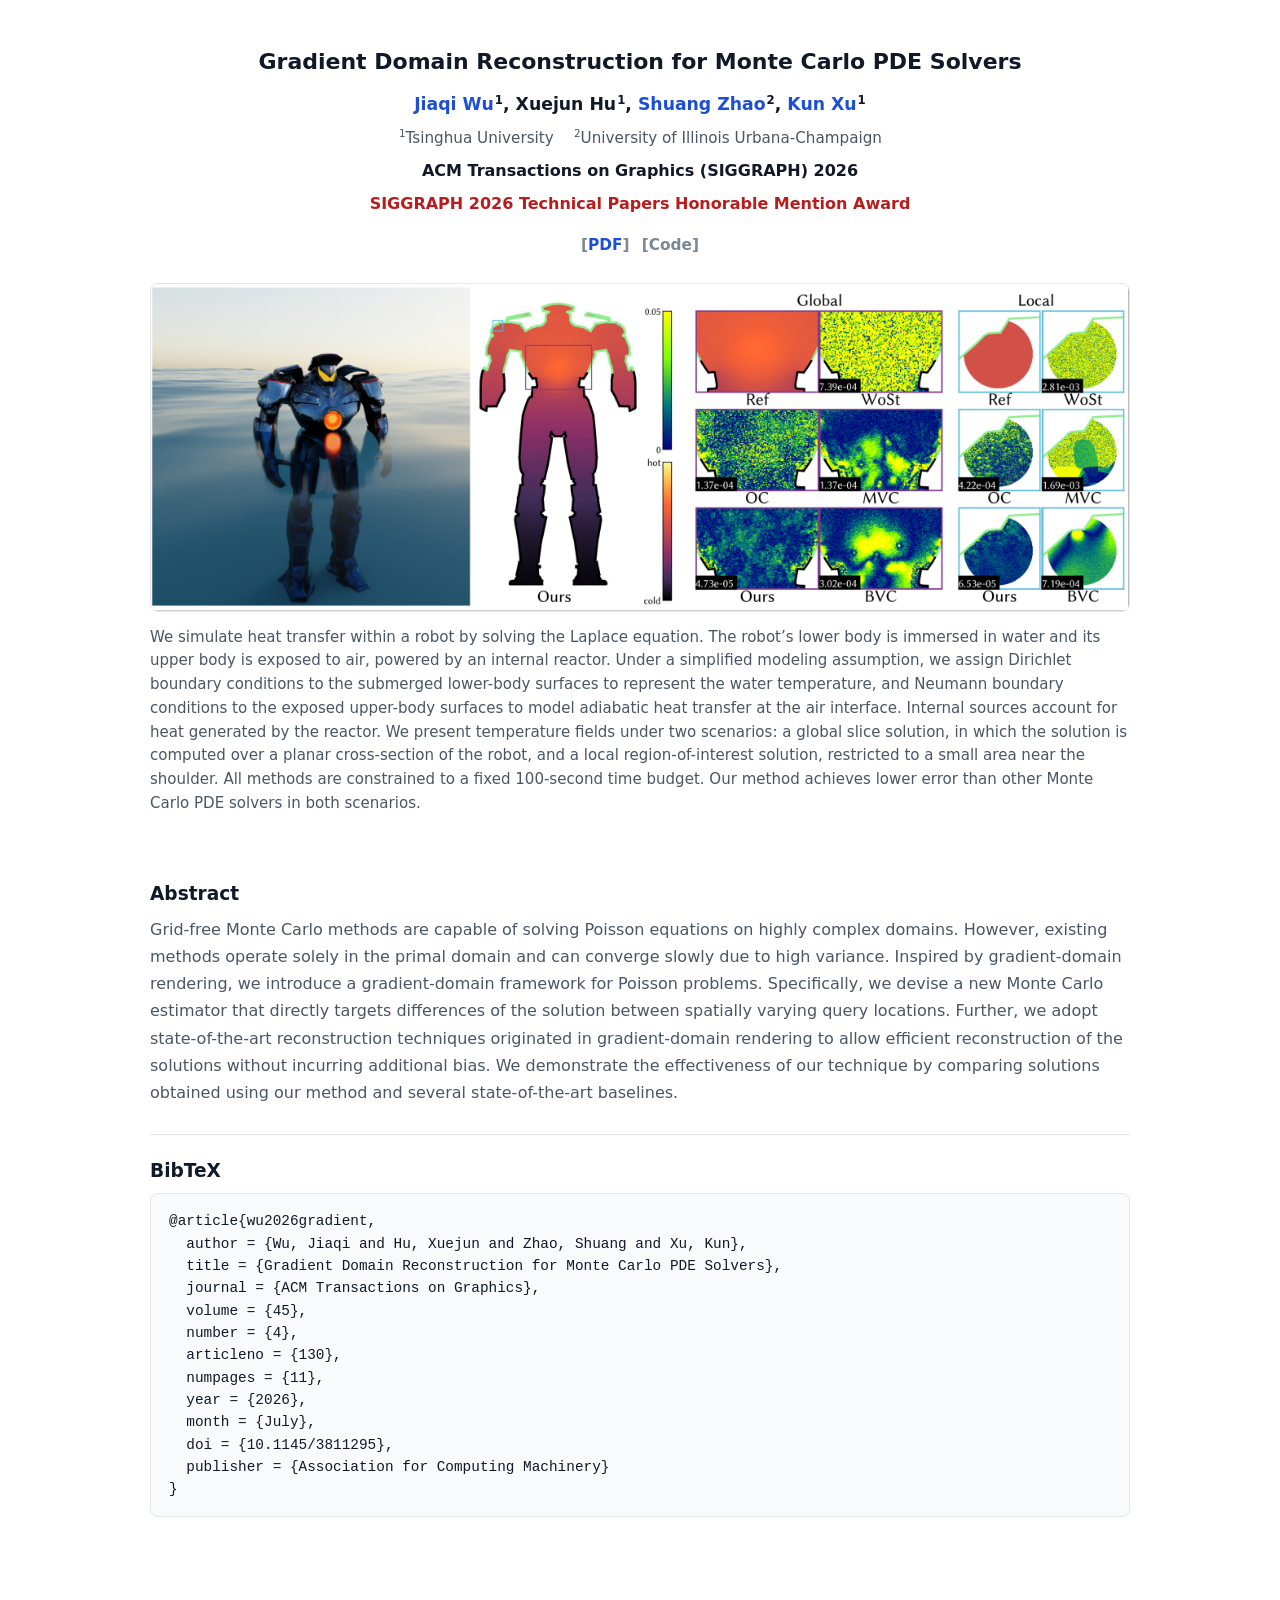
==== GDMCPDE.html @ 411ee0ff "add project page" ====
<!doctype html>
<html lang="en">
  <head>
    <meta charset="utf-8">
    <meta name="viewport" content="width=device-width, initial-scale=1">
    <meta
      name="description"
      content="Project page for Gradient Domain Reconstruction for Monte Carlo PDE Solvers, a SIGGRAPH 2026 paper by Jiaqi Wu, Xuejun Hu, Shuang Zhao, and Kun Xu."
    >
    <meta name="robots" content="index, follow">
    <meta name="author" content="Jiaqi Wu">
    <meta
      name="keywords"
      content="Gradient Domain Reconstruction for Monte Carlo PDE Solvers, Monte Carlo PDE solvers, Walk on Spheres, gradient-domain reconstruction, SIGGRAPH 2026, ACM TOG"
    >
    <link rel="canonical" href="https://jiaoplusjuan.github.io/jiaqiwu-tsinghua.github.io/GDMCPDE.html">
    <meta property="og:type" content="article">
    <meta property="og:title" content="Gradient Domain Reconstruction for Monte Carlo PDE Solvers">
    <meta
      property="og:description"
      content="A gradient-domain framework for grid-free Monte Carlo Poisson solvers, published in ACM Transactions on Graphics (SIGGRAPH) 2026."
    >
    <meta property="og:url" content="https://jiaoplusjuan.github.io/jiaqiwu-tsinghua.github.io/GDMCPDE.html">
    <meta property="og:image" content="https://jiaoplusjuan.github.io/jiaqiwu-tsinghua.github.io/assets/sig2026teaser.jpg">
    <title>Gradient Domain Reconstruction for Monte Carlo PDE Solvers</title>
    <script type="application/ld+json">
      {
        "@context": "https://schema.org",
        "@type": "ScholarlyArticle",
        "mainEntityOfPage": "https://jiaoplusjuan.github.io/jiaqiwu-tsinghua.github.io/GDMCPDE.html",
        "name": "Gradient Domain Reconstruction for Monte Carlo PDE Solvers",
        "headline": "Gradient Domain Reconstruction for Monte Carlo PDE Solvers",
        "abstract": "Grid-free Monte Carlo methods are capable of solving Poisson equations on highly complex domains. However, existing methods operate solely in the primal domain and can converge slowly due to high variance. Inspired by gradient-domain rendering, we introduce a gradient-domain framework for Poisson problems.",
        "author": [
          {
            "@type": "Person",
            "name": "Jiaqi Wu",
            "url": "https://jiaoplusjuan.github.io"
          },
          {
            "@type": "Person",
            "name": "Xuejun Hu"
          },
          {
            "@type": "Person",
            "name": "Shuang Zhao",
            "url": "https://shuangz.com"
          },
          {
            "@type": "Person",
            "name": "Kun Xu",
            "url": "https://cg.cs.tsinghua.edu.cn/people/~kun/"
          }
        ],
        "datePublished": "2026-07",
        "publisher": {
          "@type": "Organization",
          "name": "ACM"
        },
        "isPartOf": "ACM Transactions on Graphics (SIGGRAPH) 2026",
        "volumeNumber": "45",
        "issueNumber": "4",
        "pagination": "Article 130",
        "identifier": "https://doi.org/10.1145/3811295",
        "sameAs": [
          "https://doi.org/10.1145/3811295"
        ],
        "image": "https://jiaoplusjuan.github.io/jiaqiwu-tsinghua.github.io/assets/sig2026teaser.jpg",
        "encoding": {
          "@type": "MediaObject",
          "contentUrl": "https://jiaoplusjuan.github.io/jiaqiwu-tsinghua.github.io/paper/Gradient-Domain-Reconstruction-for-Monte-Carlo-PDE-Solvers.pdf",
          "encodingFormat": "application/pdf"
        }
      }
    </script>
    <link rel="stylesheet" href="styles.css?v=20260520-3">
  </head>
  <body>
    <main class="project-page">
      <header class="project-hero">
        <h1>Gradient Domain Reconstruction for Monte Carlo PDE Solvers</h1>
        <p class="project-authors">
          <a href="https://jiaoplusjuan.github.io">Jiaqi Wu</a><sup>1</sup>,
          Xuejun Hu<sup>1</sup>,
          <a href="https://shuangz.com">Shuang Zhao</a><sup>2</sup>,
          <a href="https://cg.cs.tsinghua.edu.cn/people/~kun/">Kun Xu</a><sup>1</sup>
        </p>
        <p class="project-affiliations">
          <sup>1</sup>Tsinghua University &nbsp;&nbsp; <sup>2</sup>University of Illinois Urbana-Champaign
        </p>
        <p class="project-venue">ACM Transactions on Graphics (SIGGRAPH) 2026</p>
        <p class="project-award">SIGGRAPH 2026 Technical Papers Honorable Mention Award</p>
        <div class="project-links" aria-label="Project links">
          <a href="paper/Gradient-Domain-Reconstruction-for-Monte-Carlo-PDE-Solvers.pdf">PDF</a>
          <span class="project-link-disabled" aria-disabled="true">Code</span>
        </div>
      </header>

      <figure class="project-teaser">
        <a class="project-teaser-link" href="assets/sig2026teaser.pdf" aria-label="Open teaser PDF">
          <img
            src="assets/sig2026teaser.jpg"
            alt="Teaser comparison of heat-transfer reconstruction on a robot model"
            loading="eager"
            decoding="async"
          >
        </a>
        <figcaption>
          We simulate heat transfer within a robot by solving the Laplace equation. The robot&rsquo;s lower body is immersed in water and its upper body is exposed to air, powered by an internal reactor. Under a simplified modeling assumption, we assign Dirichlet boundary conditions to the submerged lower-body surfaces to represent the water temperature, and Neumann boundary conditions to the exposed upper-body surfaces to model adiabatic heat transfer at the air interface. Internal sources account for heat generated by the reactor. We present temperature fields under two scenarios: a global slice solution, in which the solution is computed over a planar cross-section of the robot, and a local region-of-interest solution, restricted to a small area near the shoulder. All methods are constrained to a fixed 100-second time budget. Our method achieves lower error than other Monte Carlo PDE solvers in both scenarios.
        </figcaption>
      </figure>

      <section class="project-section" aria-labelledby="abstract-title">
        <h2 id="abstract-title">Abstract</h2>
        <div class="project-copy">
          <p>
            Grid-free Monte Carlo methods are capable of solving Poisson equations on highly complex domains. However, existing methods operate solely in the primal domain and can converge slowly due to high variance. Inspired by gradient-domain rendering, we introduce a gradient-domain framework for Poisson problems. Specifically, we devise a new Monte Carlo estimator that directly targets differences of the solution between spatially varying query locations. Further, we adopt state-of-the-art reconstruction techniques originated in gradient-domain rendering to allow efficient reconstruction of the solutions without incurring additional bias. We demonstrate the effectiveness of our technique by comparing solutions obtained using our method and several state-of-the-art baselines.
          </p>
        </div>
      </section>

      <section class="project-section" id="bibtex" aria-labelledby="bibtex-title">
        <h2 id="bibtex-title">BibTeX</h2>
        <div class="project-copy">
          <pre class="bibtex-block"><code>@article{wu2026gradient,
  author = {Wu, Jiaqi and Hu, Xuejun and Zhao, Shuang and Xu, Kun},
  title = {Gradient Domain Reconstruction for Monte Carlo PDE Solvers},
  journal = {ACM Transactions on Graphics},
  volume = {45},
  number = {4},
  articleno = {130},
  numpages = {11},
  year = {2026},
  month = {July},
  doi = {10.1145/3811295},
  publisher = {Association for Computing Machinery}
}</code></pre>
        </div>
      </section>
    </main>
  </body>
</html>
---- styles.css ----
:root {
  color-scheme: light;
  --bg: #ffffff;
  --paper: #ffffff;
  --ink: #111827;
  --muted: #4b5563;
  --faint: #7b8794;
  --soft: #f8fafc;
  --line: #e5e7eb;
  --accent: #1d4ed8;
  --accent-dark: #1e3a8a;
  --accent-soft: #eff6ff;
  --max-width: 1040px;
}

* {
  box-sizing: border-box;
}

html {
  scroll-behavior: smooth;
}

body {
  margin: 0;
  min-width: 320px;
  background: var(--bg);
  color: var(--ink);
  font-family: ui-sans-serif, system-ui, -apple-system, BlinkMacSystemFont, "Segoe UI", sans-serif;
  font-size: 16px;
  line-height: 1.62;
  -webkit-font-smoothing: antialiased;
  text-rendering: optimizeLegibility;
}

a {
  color: var(--accent);
  text-decoration: none;
}

a:hover {
  color: var(--accent-dark);
  text-decoration: underline;
  text-underline-offset: 0.18em;
}

.page {
  width: min(var(--max-width), calc(100% - 44px));
  margin: 0 auto;
  padding: 48px 0 76px;
}

.site-header {
  display: grid;
  grid-template-columns: minmax(0, 1fr) 220px;
  gap: 44px;
  align-items: center;
  padding: 24px 0 42px;
}

.kicker {
  margin: 0 0 8px;
  color: var(--accent);
  font-size: 0.8rem;
  font-weight: 800;
  letter-spacing: 0;
  text-transform: uppercase;
}

.intro h1 {
  margin: 0 0 4px;
  color: var(--ink);
  font-size: clamp(2rem, 4vw, 2.75rem);
  font-weight: 800;
  line-height: 1.06;
  letter-spacing: 0;
}

.name-cn {
  margin: 4px 0 10px;
  color: var(--muted);
  font-size: 1.08rem;
}

.role {
  margin: 0 0 18px;
  color: var(--ink);
  font-weight: 700;
}

.intro p:not(.kicker):not(.name-cn):not(.role) {
  max-width: 720px;
  margin: 0 0 16px;
  color: var(--muted);
  font-size: 1.02rem;
}

.portrait {
  justify-self: end;
  width: 220px;
  aspect-ratio: 1;
  object-fit: cover;
  border: 1px solid var(--line);
  border-radius: 10px;
  background: #fff;
  box-shadow: 0 14px 34px rgba(17, 24, 39, 0.08);
}

.profile-links {
  display: flex;
  flex-wrap: wrap;
  gap: 10px 14px;
  margin-top: 18px;
}

.profile-links a {
  color: var(--accent);
  font-size: 0.95rem;
  font-weight: 700;
}

.section {
  display: block;
  padding: 34px 0;
  border-top: 1px solid var(--line);
}

.section:last-child {
  border-bottom: 0;
}

.section-title {
  margin-bottom: 22px;
}

h2 {
  margin: 0;
  color: var(--ink);
  font-size: clamp(1.75rem, 3vw, 2.1rem);
  font-weight: 800;
  line-height: 1.15;
  letter-spacing: 0;
}

.section-content > p:first-child {
  max-width: 850px;
  margin: 0;
  color: var(--muted);
}

.note {
  margin: 8px 0 0;
  color: var(--faint);
  font-size: 0.94rem;
}

.paper-list {
  display: grid;
  gap: 22px;
}

.paper-card {
  display: grid;
  grid-template-columns: 240px minmax(0, 1fr);
  gap: 24px;
  align-items: start;
  padding: 0;
  background: var(--paper);
}

.paper-card + .paper-card {
  padding-top: 22px;
  border-top: 1px solid var(--line);
}

.paper-thumb-frame {
  display: block;
  width: 100%;
  margin: 0;
  line-height: 0;
}

.paper-thumb-image {
  display: block;
  width: 100%;
  height: auto;
}

.paper-thumb-placeholder {
  width: 100%;
  aspect-ratio: 16 / 10;
  border-radius: 4px;
  background:
    radial-gradient(circle at 74% 22%, rgba(29, 78, 216, 0.12), transparent 28%),
    linear-gradient(135deg, rgba(29, 78, 216, 0.08), rgba(29, 78, 216, 0.02)),
    repeating-linear-gradient(45deg, #f8fafc 0, #f8fafc 9px, #eef2f7 9px, #eef2f7 18px);
}

.paper-body {
  padding-top: 1px;
}

.paper-body h3 {
  margin: 0 0 7px;
  color: var(--ink);
  font-size: 1.18rem;
  font-weight: 800;
  line-height: 1.28;
}

.authors,
.venue {
  margin: 0 0 5px;
}

.authors {
  color: var(--muted);
}

.author-link {
  color: inherit;
}

.venue,
.venue-note {
  color: var(--ink);
  font-weight: 700;
}

.venue-note {
  margin: 0 0 5px;
  color: #b91c1c;
  font-weight: 800;
}

.paper-actions {
  display: flex;
  flex-wrap: wrap;
  gap: 8px 12px;
  margin-top: 10px;
}

.paper-link {
  display: inline-flex;
  align-items: center;
  min-height: 28px;
  color: var(--accent);
  font-size: 0.95rem;
  font-weight: 750;
  white-space: nowrap;
}

.paper-link.is-disabled {
  color: var(--accent);
  cursor: pointer;
}

.coming-soon-toast {
  position: fixed;
  top: 50%;
  left: 50%;
  z-index: 20;
  padding: 10px 14px;
  border: 1px solid #bfdbfe;
  border-radius: 8px;
  background: var(--accent-soft);
  color: var(--accent-dark);
  font-weight: 750;
  box-shadow: 0 12px 28px rgba(17, 24, 39, 0.12);
  opacity: 0;
  pointer-events: none;
  transform: translate(-50%, calc(-50% + 8px));
  transition: opacity 0.16s ease, transform 0.16s ease;
}

.coming-soon-toast.is-visible {
  opacity: 1;
  transform: translate(-50%, -50%);
}

.compact {
  padding-top: 34px;
}

.timeline,
.award-list {
  margin: 0;
  padding: 0;
  list-style: none;
}

.timeline li,
.award-list li {
  display: grid;
  grid-template-columns: 180px minmax(0, 1fr);
  gap: 22px;
  padding: 7px 0;
}

.timeline span,
.award-list span {
  color: var(--muted);
  font-weight: 750;
  white-space: nowrap;
}

.award-list li {
  padding: 9px 0;
  border-bottom: 1px solid rgba(229, 231, 235, 0.9);
}

.award-list li:first-child {
  padding-top: 0;
}

.award-list li:last-child {
  border-bottom: 0;
}

.timeline p,
.award-list p {
  margin: 0;
}

.project-page {
  width: min(980px, calc(100% - 44px));
  margin: 0 auto;
  padding: 36px 0 76px;
}

.project-hero {
  max-width: 980px;
  margin: 0 auto;
  padding: 12px 0 24px;
  text-align: center;
}

.project-hero h1 {
  max-width: none;
  margin: 0 auto 16px;
  color: var(--ink);
  font-size: clamp(1.18rem, 1.72vw, 1.42rem);
  font-weight: 800;
  line-height: 1.24;
  letter-spacing: 0;
  white-space: nowrap;
}

.project-authors,
.project-affiliations,
.project-venue,
.project-award {
  max-width: 820px;
  margin: 0 auto 7px;
}

.project-authors {
  color: var(--ink);
  font-size: 1.08rem;
  font-weight: 700;
}

.project-authors sup,
.project-affiliations sup {
  margin-left: 1px;
  font-size: 0.68em;
  line-height: 0;
}

.project-affiliations {
  color: var(--muted);
  font-size: 0.95rem;
}

.project-venue {
  color: var(--ink);
  font-weight: 750;
}

.project-award {
  color: #b91c1c;
  font-weight: 800;
}

.project-links {
  display: flex;
  flex-wrap: wrap;
  justify-content: center;
  gap: 12px;
  margin-top: 16px;
}

.project-links a,
.project-link-disabled {
  display: inline-flex;
  align-items: center;
  min-height: 26px;
  color: var(--accent);
  font-size: 0.96rem;
  font-weight: 750;
  white-space: nowrap;
}

.project-links a::before,
.project-link-disabled::before {
  content: "[ ";
  color: var(--faint);
}

.project-links a::after,
.project-link-disabled::after {
  content: " ]";
  color: var(--faint);
}

.project-link-disabled {
  color: var(--faint);
  cursor: default;
}

.project-teaser {
  width: 100%;
  margin: 0 auto 42px;
}

.project-teaser-link {
  display: block;
  width: 100%;
  line-height: 0;
}

.project-teaser img {
  display: block;
  width: 100%;
  height: auto;
  border: 1px solid var(--line);
  border-radius: 8px;
  background: #fff;
}

.project-teaser figcaption {
  width: 100%;
  margin: 14px 0 0;
  color: var(--muted);
  font-size: 0.94rem;
  line-height: 1.58;
}

.project-section {
  width: 100%;
  max-width: 980px;
  margin: 0 auto;
  padding: 24px 0 20px;
}

.project-section + .project-section {
  border-top: 1px solid var(--line);
  margin-top: 8px;
}

.project-section h2 {
  margin: 0 0 10px;
  font-size: 1.16rem;
  line-height: 1.3;
  text-align: left;
}

.project-copy {
  width: 100%;
  max-width: none;
  margin: 0;
}

.project-copy p {
  margin: 0;
  color: var(--muted);
  line-height: 1.7;
}

.bibtex-block {
  max-width: 100%;
  margin: 0;
  padding: 16px 18px;
  overflow-x: auto;
  border: 1px solid var(--line);
  border-radius: 8px;
  background: var(--soft);
  color: var(--ink);
  font: 0.9rem/1.55 ui-monospace, SFMono-Regular, Menlo, Monaco, Consolas, "Liberation Mono", monospace;
}

@media (max-width: 780px) {
  .page {
    width: min(100% - 30px, 680px);
    padding: 26px 0 48px;
  }

  .site-header {
    grid-template-columns: 1fr;
    gap: 22px;
    padding-top: 10px;
  }

  .portrait {
    order: -1;
    justify-self: start;
    width: 172px;
  }

  .section {
    padding: 30px 0;
  }

  .section-title {
    margin-bottom: 16px;
  }

  .paper-card {
    grid-template-columns: 1fr;
    gap: 13px;
  }

  .paper-thumb-frame {
    max-width: 380px;
  }

  .timeline li,
  .award-list li {
    grid-template-columns: 1fr;
    gap: 2px;
  }

  .timeline span,
  .award-list span {
    white-space: normal;
  }

  .project-page {
    width: min(100% - 30px, 680px);
    padding: 22px 0 54px;
  }

  .project-hero {
    padding: 34px 0 24px;
  }

  .project-hero h1 {
    font-size: clamp(1.22rem, 5.2vw, 1.48rem);
    white-space: normal;
  }

  .project-section {
    padding: 22px 0 18px;
  }

  .project-teaser {
    margin-bottom: 30px;
  }
}

@media (max-width: 440px) {
  .page {
    width: min(100% - 22px, 420px);
  }

  .project-page {
    width: min(100% - 22px, 420px);
  }

  .profile-links,
  .paper-actions,
  .project-links {
    gap: 7px 10px;
  }
}

@media print {
  .page {
    width: 100%;
    padding: 0;
  }

  .profile-links,
  .paper-actions,
  .project-links,
  .coming-soon-toast {
    display: none;
  }

  .paper-thumb-frame {
    background: #fff;
  }
}
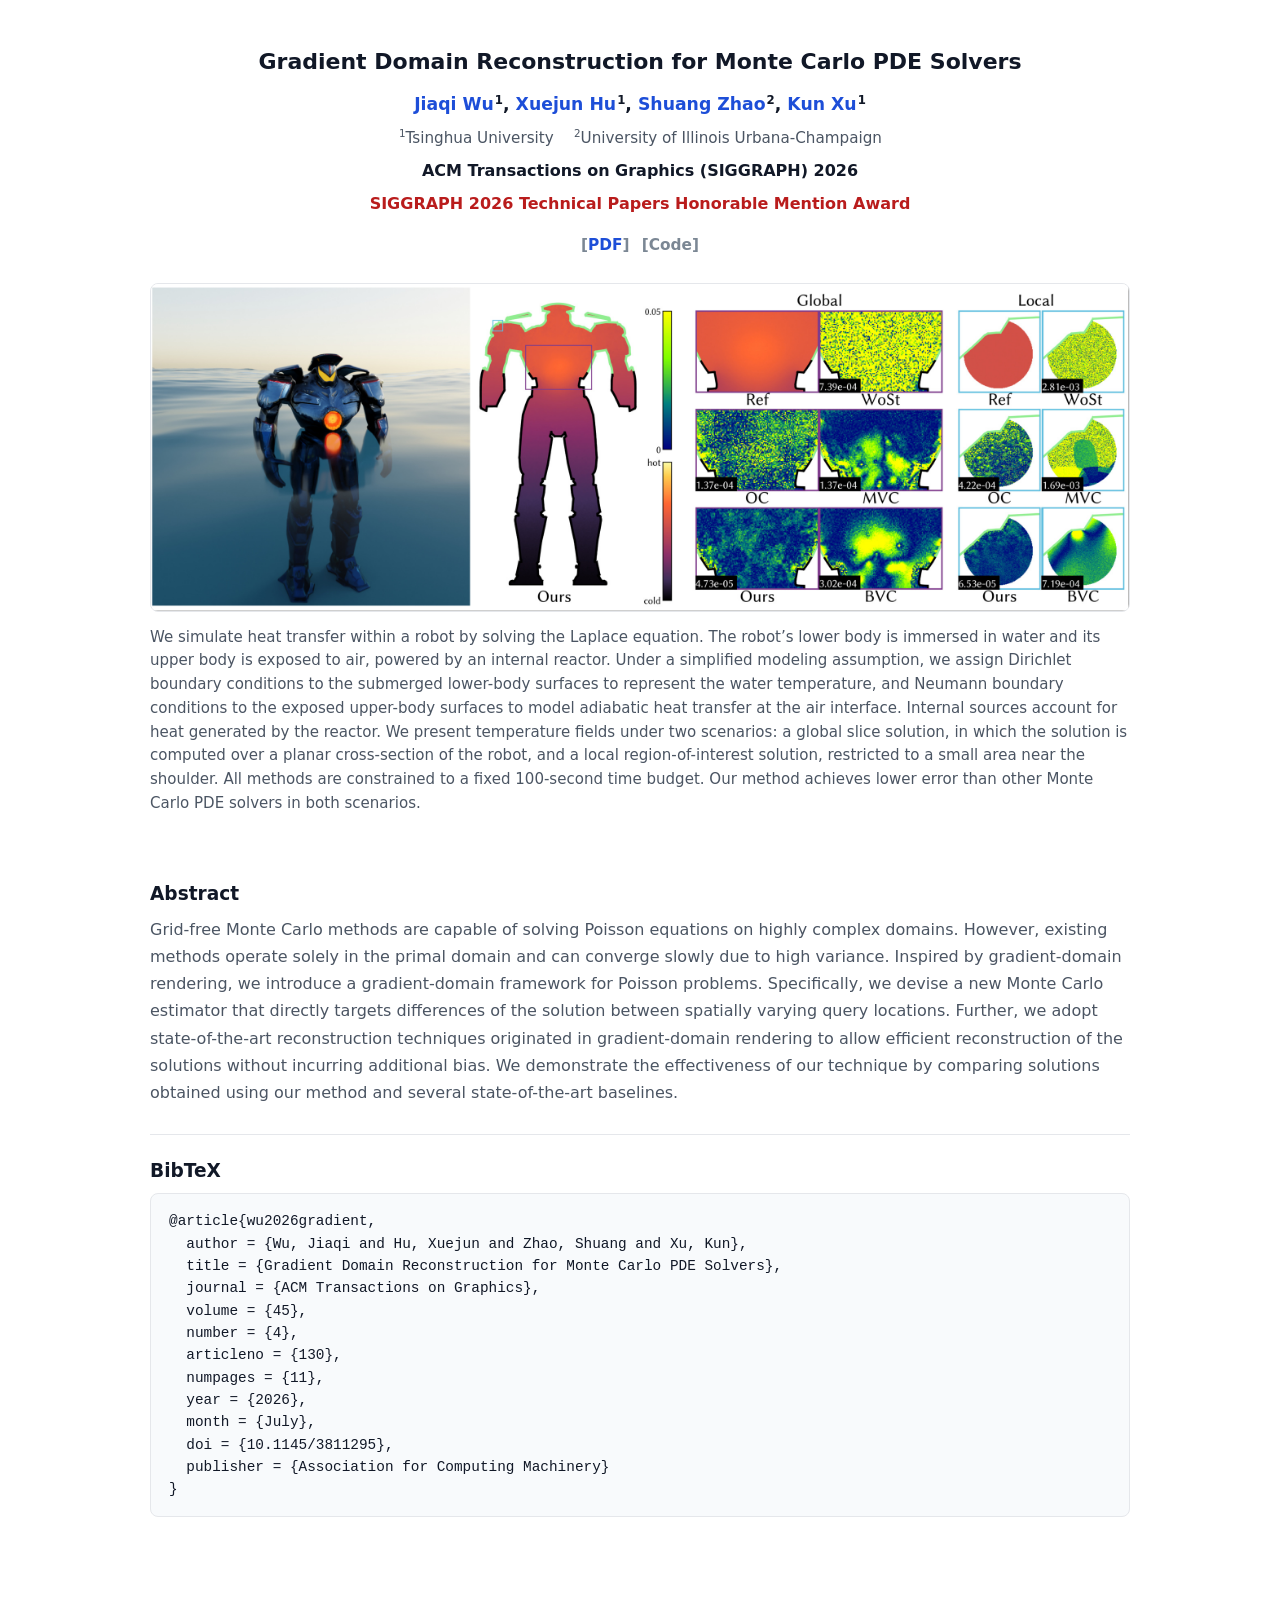
==== commit 5e0c1224: "add xuejun's info" ====
--- a/GDMCPDE.html
+++ b/GDMCPDE.html
@@ -13,21 +13,21 @@
       name="keywords"
       content="Gradient Domain Reconstruction for Monte Carlo PDE Solvers, Monte Carlo PDE solvers, Walk on Spheres, gradient-domain reconstruction, SIGGRAPH 2026, ACM TOG"
     >
-    <link rel="canonical" href="https://jiaoplusjuan.github.io/jiaqiwu-tsinghua.github.io/GDMCPDE.html">
+    <link rel="canonical" href="https://jiaoplusjuan.github.io/GDMCPDE.html">
     <meta property="og:type" content="article">
     <meta property="og:title" content="Gradient Domain Reconstruction for Monte Carlo PDE Solvers">
     <meta
       property="og:description"
       content="A gradient-domain framework for grid-free Monte Carlo Poisson solvers, published in ACM Transactions on Graphics (SIGGRAPH) 2026."
     >
-    <meta property="og:url" content="https://jiaoplusjuan.github.io/jiaqiwu-tsinghua.github.io/GDMCPDE.html">
-    <meta property="og:image" content="https://jiaoplusjuan.github.io/jiaqiwu-tsinghua.github.io/assets/sig2026teaser.jpg">
+    <meta property="og:url" content="https://jiaoplusjuan.github.io/GDMCPDE.html">
+    <meta property="og:image" content="https://jiaoplusjuan.github.io/assets/sig2026teaser.jpg">
     <title>Gradient Domain Reconstruction for Monte Carlo PDE Solvers</title>
     <script type="application/ld+json">
       {
         "@context": "https://schema.org",
         "@type": "ScholarlyArticle",
-        "mainEntityOfPage": "https://jiaoplusjuan.github.io/jiaqiwu-tsinghua.github.io/GDMCPDE.html",
+        "mainEntityOfPage": "https://jiaoplusjuan.github.io/GDMCPDE.html",
         "name": "Gradient Domain Reconstruction for Monte Carlo PDE Solvers",
         "headline": "Gradient Domain Reconstruction for Monte Carlo PDE Solvers",
         "abstract": "Grid-free Monte Carlo methods are capable of solving Poisson equations on highly complex domains. However, existing methods operate solely in the primal domain and can converge slowly due to high variance. Inspired by gradient-domain rendering, we introduce a gradient-domain framework for Poisson problems.",
@@ -35,11 +35,12 @@
           {
             "@type": "Person",
             "name": "Jiaqi Wu",
-            "url": "https://jiaoplusjuan.github.io"
+            "url": "https://jiaoplusjuan.github.io/"
           },
           {
             "@type": "Person",
-            "name": "Xuejun Hu"
+            "name": "Xuejun Hu",
+            "url": "https://hoosus.github.io/"
           },
           {
             "@type": "Person",
@@ -65,10 +66,10 @@
         "sameAs": [
           "https://doi.org/10.1145/3811295"
         ],
-        "image": "https://jiaoplusjuan.github.io/jiaqiwu-tsinghua.github.io/assets/sig2026teaser.jpg",
+        "image": "https://jiaoplusjuan.github.io/assets/sig2026teaser.jpg",
         "encoding": {
           "@type": "MediaObject",
-          "contentUrl": "https://jiaoplusjuan.github.io/jiaqiwu-tsinghua.github.io/paper/Gradient-Domain-Reconstruction-for-Monte-Carlo-PDE-Solvers.pdf",
+          "contentUrl": "https://jiaoplusjuan.github.io/paper/Gradient-Domain-Reconstruction-for-Monte-Carlo-PDE-Solvers.pdf",
           "encodingFormat": "application/pdf"
         }
       }
@@ -80,8 +81,8 @@
       <header class="project-hero">
         <h1>Gradient Domain Reconstruction for Monte Carlo PDE Solvers</h1>
         <p class="project-authors">
-          <a href="https://jiaoplusjuan.github.io">Jiaqi Wu</a><sup>1</sup>,
-          Xuejun Hu<sup>1</sup>,
+          <a href="https://jiaoplusjuan.github.io/">Jiaqi Wu</a><sup>1</sup>,
+          <a href="https://hoosus.github.io/">Xuejun Hu</a><sup>1</sup>,
           <a href="https://shuangz.com">Shuang Zhao</a><sup>2</sup>,
           <a href="https://cg.cs.tsinghua.edu.cn/people/~kun/">Kun Xu</a><sup>1</sup>
         </p>
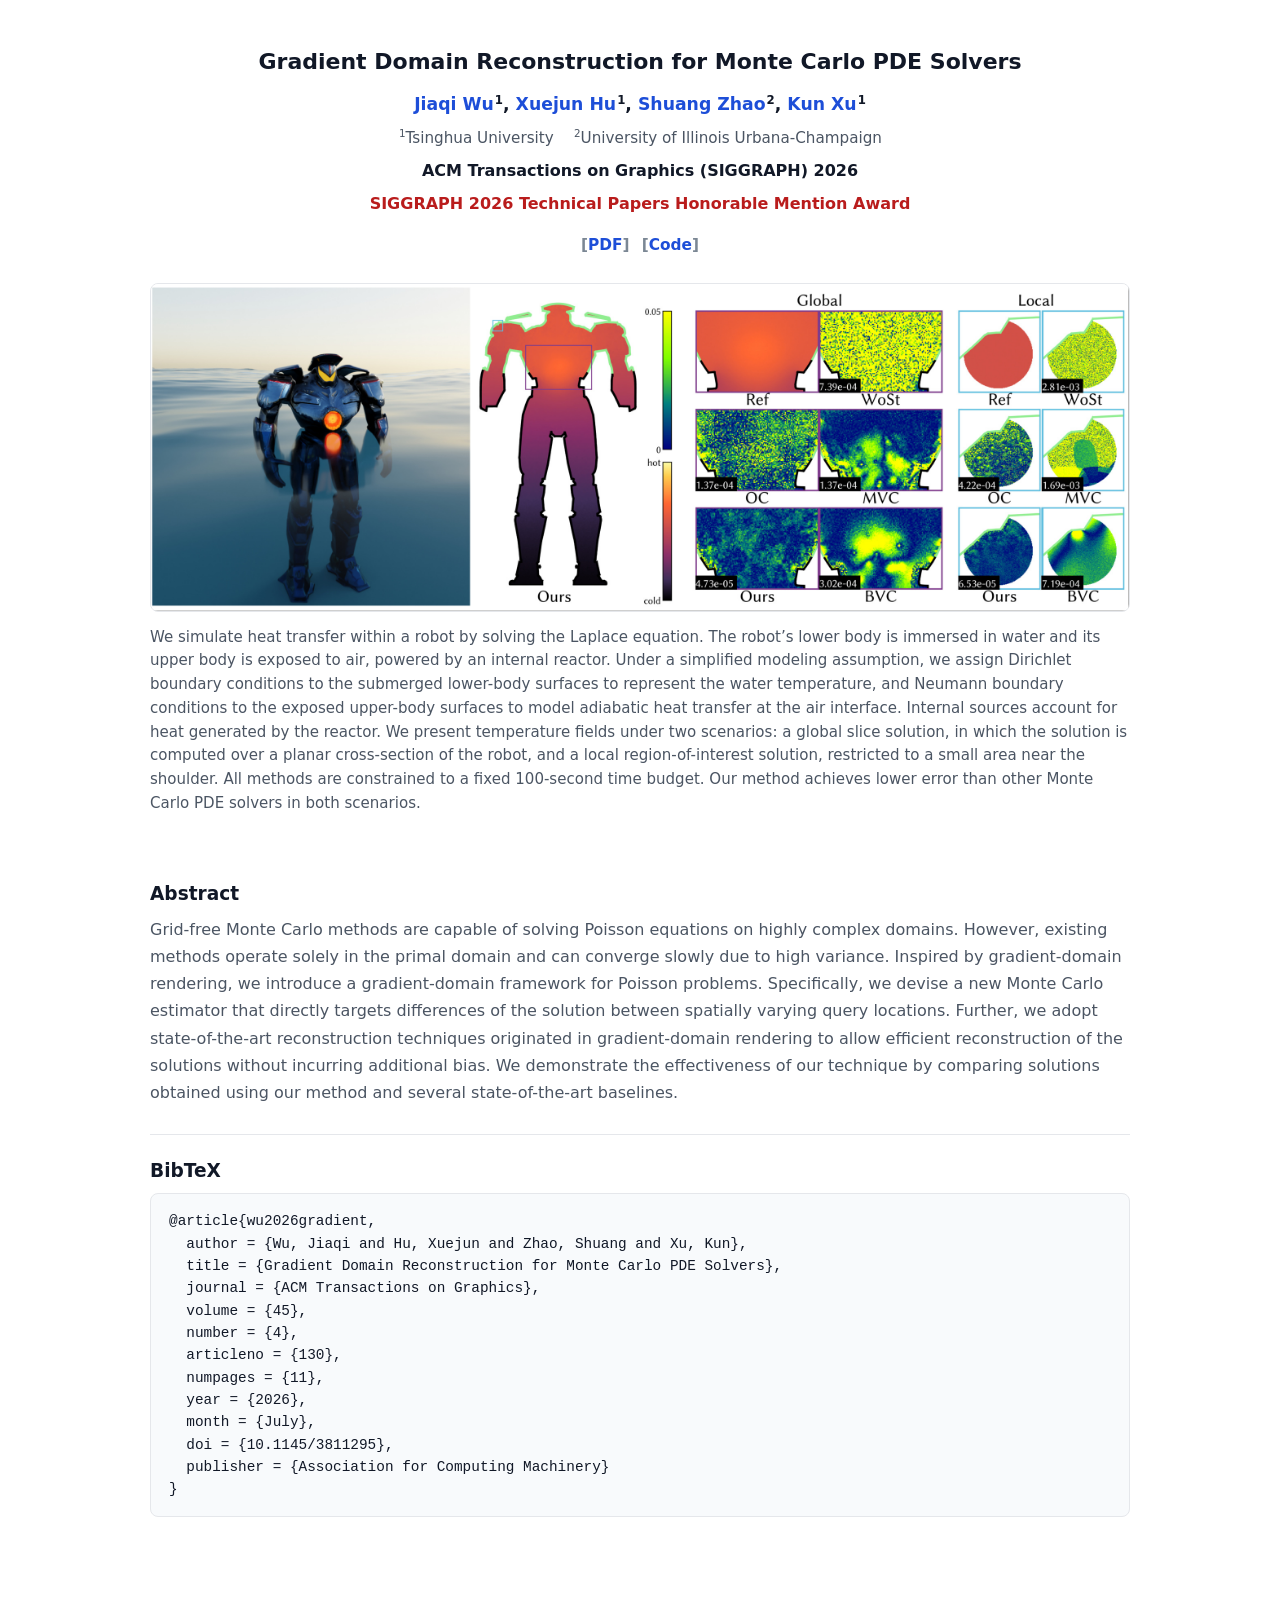
==== commit ca17a7c9: "add code" ====
--- a/GDMCPDE.html
+++ b/GDMCPDE.html
@@ -93,7 +93,7 @@
         <p class="project-award">SIGGRAPH 2026 Technical Papers Honorable Mention Award</p>
         <div class="project-links" aria-label="Project links">
           <a href="paper/Gradient-Domain-Reconstruction-for-Monte-Carlo-PDE-Solvers.pdf">PDF</a>
-          <span class="project-link-disabled" aria-disabled="true">Code</span>
+          <a href="https://github.com/jiaoplusjuan/Gradient-Domain-Reconstruction-for-Monte-Carlo-PDE-Solvers">Code</a>
         </div>
       </header>
 
